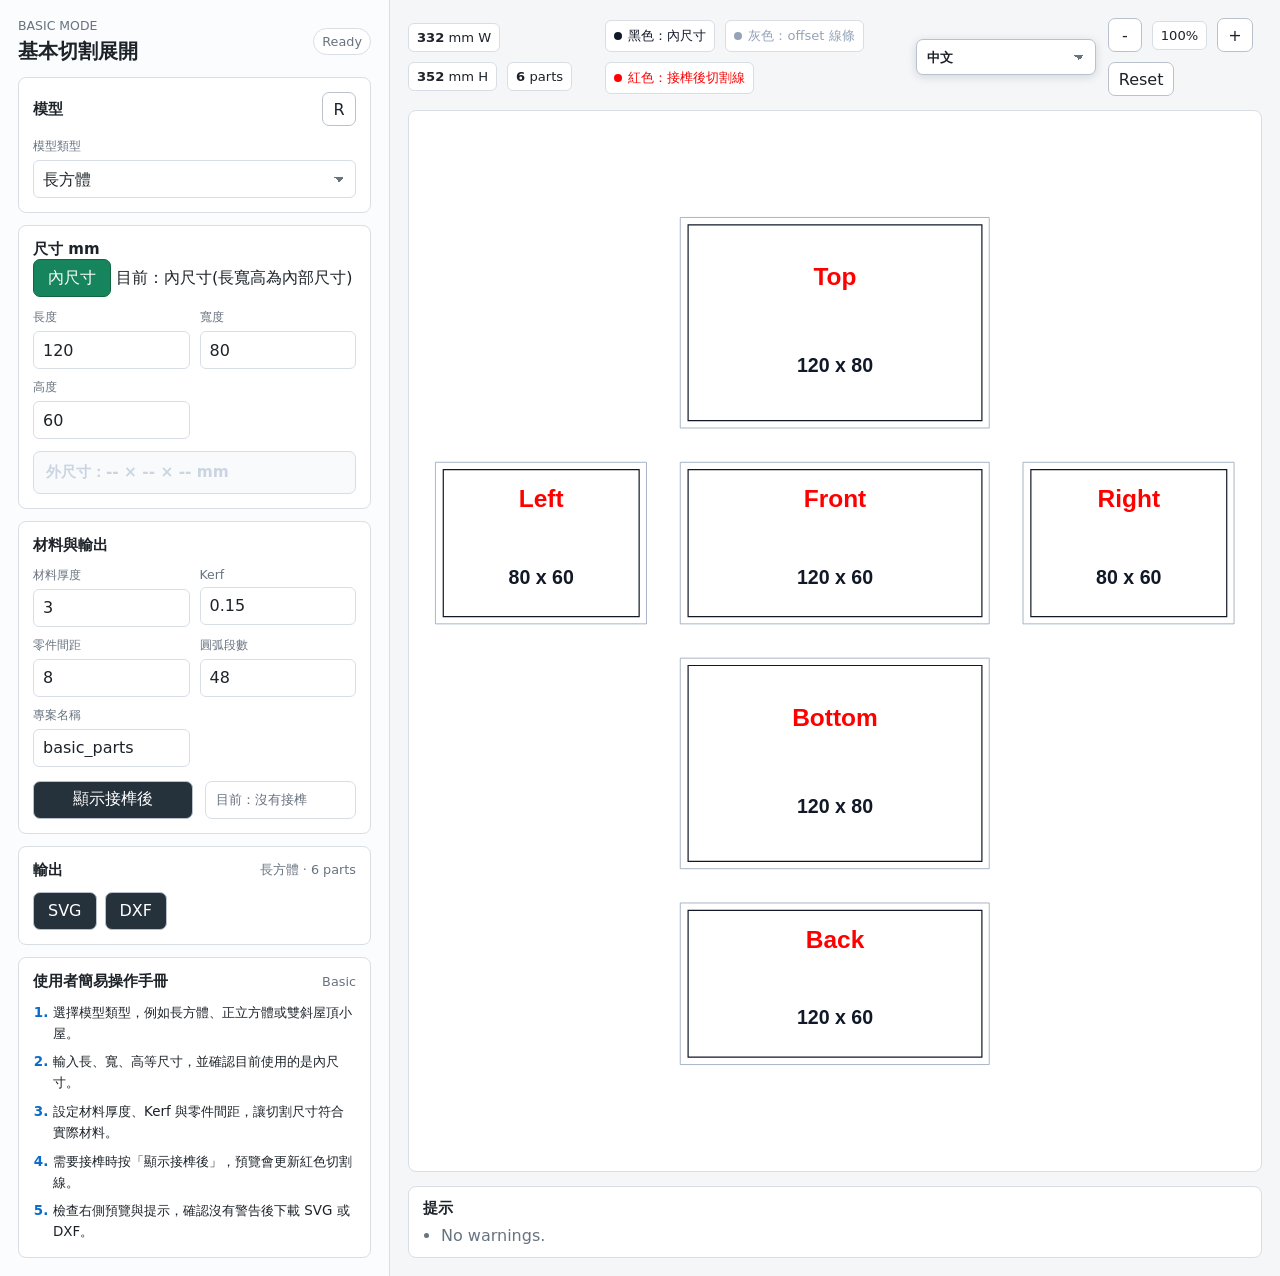
==== basic/index.html @ 4a2d60d8 "Add house joinery validation" ====
﻿<!doctype html>
<html lang="zh-Hant" class="notranslate" translate="no">
  <head>
    <meta charset="utf-8">
    <meta name="google" content="notranslate">
    <meta name="viewport" content="width=device-width, initial-scale=1">
    <title>3D to 2D Basic</title>
    <link rel="stylesheet" href="styles.css?v=20260627-manual">
    <link rel="stylesheet" href="../i18n.css?v=20260628-10">
  </head>
  <body>
    <main class="shell">
      <aside class="controls" aria-label="Basic 2D layout controls">
        <header class="brand">
          <div>
            <p class="eyebrow">Basic mode</p>
            <h1>基本切割展開</h1>
          </div>
          <span class="status-pill" id="statusPill">Ready</span>
        </header>

        <section class="panel" aria-labelledby="modelTitle">
          <div class="section-head">
            <h2 id="modelTitle">模型</h2>
            <button class="icon-button" type="button" id="resetButton" title="Reset parameters" aria-label="Reset parameters">R</button>
          </div>

          <label class="full-field">
            <span>模型類型</span>
            <select id="modelType">
              <option value="cuboid">長方體</option>
              <option value="cube">正立方體</option>
              <option value="gable_house">雙斜屋頂小屋</option>
            </select>
          </label>
        </section>

        <section class="panel" aria-labelledby="sizeTitle">
          <div class="section-head">
            <h2 id="sizeTitle">尺寸 mm</h2>
          </div>

          <div class="dimension-mode-row" aria-label="尺寸基準">
            <button id="innerDimensionButton" class="mode-button" type="button" aria-pressed="true">內尺寸</button>
            <span id="dimensionModeStatus">目前：內尺寸(長寬高為內部尺寸)</span>
          </div>

          <input id="dimensionMode" type="hidden" value="inner">

          <div class="field-grid">
            <label>
              <span>長度</span>
              <input id="length" type="number" min="1" step="1" value="120">
            </label>
            <label>
              <span>寬度</span>
              <input id="width" type="number" min="1" step="1" value="80">
            </label>
            <label>
              <span>高度</span>
              <input id="height" type="number" min="1" step="1" value="60">
            </label>
            <label data-field="house" hidden>
              <span>牆高</span>
              <input id="wallHeight" type="number" min="1" step="1" value="55">
            </label>
            <label data-field="house" hidden>
              <span>屋頂高</span>
              <input id="roofHeight" type="number" min="1" step="1" value="35">
            </label>
          </div>

          <div class="outer-dimension-box" aria-live="polite">
            <span id="outerDimensionStatus">外尺寸：-- × -- × -- mm</span>
          </div>
        </section>

        <section class="panel" aria-labelledby="materialTitle">
          <div class="section-head">
            <h2 id="materialTitle">材料與輸出</h2>
          </div>

          <div class="field-grid">
            <label>
              <span>材料厚度</span>
              <input id="materialThickness" type="number" min="0.1" step="0.1" value="3">
            </label>
            <label>
              <span>Kerf</span>
              <input id="kerfWidth" type="number" min="0" step="0.01" value="0.15">
            </label>
            <label>
              <span>零件間距</span>
              <input id="partGap" type="number" min="0" step="1" value="8">
            </label>
            <label>
              <span>圓弧段數</span>
              <input id="segments" type="number" min="8" step="1" value="48">
            </label>
            <label>
              <span>專案名稱</span>
              <input id="projectName" type="text" value="basic_parts" maxlength="40">
            </label>
          </div>

          <input id="tabWidth" type="hidden" value="10">
          <input id="tabDepth" type="hidden" value="3">
          <input id="tabSpacing" type="hidden" value="8">
          <input id="joineryToggle" type="checkbox" hidden>
          <div class="toggle-row joinery-mode-row">
            <button id="joineryModeButton" class="mode-button" type="button" aria-pressed="false">
              顯示接榫後
            </button>
            <span id="joineryModeStatus">目前：沒有接榫</span>
          </div>
        </section>

        <section class="panel" aria-labelledby="downloadsTitle">
          <div class="section-head">
            <h2 id="downloadsTitle">輸出<span class="red-only-note">(限紅線)</span></h2>
            <span id="summaryText">Ready</span>
          </div>
          <div class="actions">
            <button id="downloadSvg" type="button" title="Download SVG" aria-label="Download SVG">SVG</button>
            <button id="downloadDxf" type="button" title="Download DXF" aria-label="Download DXF">DXF</button>
          </div>
        </section>

        <section class="panel manual-panel" aria-labelledby="manualTitle">
          <div class="section-head">
            <h2 id="manualTitle">使用者簡易操作手冊</h2>
            <span>Basic</span>
          </div>
          <ol class="manual-list">
            <li>選擇模型類型，例如長方體、正立方體或雙斜屋頂小屋。</li>
            <li>輸入長、寬、高等尺寸，並確認目前使用的是內尺寸。</li>
            <li>設定材料厚度、Kerf 與零件間距，讓切割尺寸符合實際材料。</li>
            <li>需要接榫時按「顯示接榫後」，預覽會更新紅色切割線。</li>
            <li>檢查右側預覽與提示，確認沒有警告後下載 SVG 或 DXF。</li>
          </ol>
        </section>
      </aside>

      <section class="workspace" aria-label="2D output preview">
        <div class="toolbar">
          <div class="metric-strip">
            <span><strong id="widthMetric">0</strong> mm W</span>
            <span><strong id="heightMetric">0</strong> mm H</span>
            <span><strong id="pathMetric">0</strong> parts</span>
          </div>
          <div class="legend" aria-label="Layer legend">
            <span class="dimension">黑色：內尺寸</span>
            <span class="offset">灰色：offset 線條</span>
            <span class="cut">紅色：接榫後切割線</span>
          </div>
          <div class="zoom-controls" aria-label="Preview zoom controls">
            <button id="zoomOutButton" type="button" title="Zoom out" aria-label="Zoom out">-</button>
            <span id="zoomLevel">100%</span>
            <button id="zoomInButton" type="button" title="Zoom in" aria-label="Zoom in">+</button>
            <button id="zoomResetButton" type="button" title="Reset zoom" aria-label="Reset zoom">Reset</button>
          </div>
        </div>

        <div class="preview-frame">
          <svg id="previewSvg" role="img" aria-label="Generated 2D laser preview"></svg>
        </div>

        <div class="warnings" aria-live="polite">
          <h2>提示</h2>
          <ul id="warningList">
            <li>No warnings.</li>
          </ul>
        </div>
      </section>
    </main>

    <script src="app.js?v=20260628-house-joinery-validation"></script>
    <script src="../i18n.js?v=20260628-13"></script>
  </body>
</html>
---- basic/styles.css ----
:root {
  color-scheme: light;
  --ink: #1d2329;
  --muted: #687380;
  --line: #d9dee5;
  --panel: #ffffff;
  --canvas: #f4f6f8;
  --cut: #ff0000;
  --score: #2468d8;
  --engrave: #2f343a;
  --joinery: #16855e;
  --focus: #0b6bcb;
  --soft: #eef4fb;
}

* {
  box-sizing: border-box;
}

body {
  margin: 0;
  min-height: 100vh;
  color: var(--ink);
  background: var(--canvas);
  font-family: "Segoe UI", system-ui, -apple-system, BlinkMacSystemFont, sans-serif;
}

button,
input,
select {
  font: inherit;
}

.shell {
  min-height: 100vh;
  display: grid;
  grid-template-columns: minmax(320px, 390px) 1fr;
}

.controls {
  display: flex;
  flex-direction: column;
  gap: 12px;
  padding: 18px;
  border-right: 1px solid var(--line);
  background: #fbfcfd;
  overflow-y: auto;
}

.brand,
.section-head,
.toolbar,
.metric-strip,
.legend,
.actions,
.control-row,
.toggle-row {
  display: flex;
  align-items: center;
}

.brand,
.section-head,
.toolbar {
  justify-content: space-between;
  gap: 12px;
}

.eyebrow {
  margin: 0 0 4px;
  color: var(--muted);
  font-size: 0.78rem;
  text-transform: uppercase;
}

h1,
h2,
p {
  margin: 0;
}

h1 {
  font-size: 1.28rem;
  font-weight: 720;
}

h2 {
  font-size: 0.94rem;
  font-weight: 680;
}

.red-only-note {
  color: var(--cut);
  font-weight: 800;
  margin-left: 4px;
}

.section-head .red-only-note {
  color: var(--cut);
  font-weight: 800;
}

.status-pill,
.section-head span,
.summaryText {
  color: var(--muted);
  font-size: 0.8rem;
}

.status-pill {
  padding: 5px 8px;
  border: 1px solid var(--line);
  border-radius: 999px;
  background: var(--panel);
}

.panel {
  border: 1px solid var(--line);
  border-radius: 8px;
  background: var(--panel);
  padding: 14px;
}

.field-grid {
  display: grid;
  grid-template-columns: 1fr 1fr;
  gap: 10px;
  margin-top: 12px;
}

label span,
.control-row > span {
  display: block;
  margin-bottom: 5px;
  color: var(--muted);
  font-size: 0.78rem;
}

input[type="number"],
input[type="text"],
select {
  width: 100%;
  min-height: 38px;
  border: 1px solid var(--line);
  border-radius: 6px;
  padding: 8px 9px;
  color: var(--ink);
  background: #ffffff;
}

select {
  appearance: none;
  background:
    linear-gradient(45deg, transparent 50%, var(--muted) 50%),
    linear-gradient(135deg, var(--muted) 50%, transparent 50%),
    #ffffff;
  background-position:
    calc(100% - 16px) 16px,
    calc(100% - 11px) 16px,
    100% 0;
  background-repeat: no-repeat;
  background-size: 5px 5px, 5px 5px, 2.5rem 100%;
  padding-right: 42px;
}

.full-field {
  display: block;
  margin-top: 12px;
}

[hidden] {
  display: none !important;
}

input:focus-visible,
button:focus-visible,
select:focus-visible {
  outline: 2px solid var(--focus);
  outline-offset: 2px;
}

.control-row {
  justify-content: space-between;
  align-items: flex-start;
  gap: 10px;
  margin-top: 14px;
}

.segmented {
  display: grid;
  grid-template-columns: repeat(3, minmax(0, 1fr));
  border: 1px solid var(--line);
  border-radius: 7px;
  overflow: hidden;
}

.segmented label {
  display: block;
}

.segmented input {
  position: absolute;
  opacity: 0;
}

.segmented span {
  display: grid;
  min-height: 34px;
  place-items: center;
  margin: 0;
  padding: 0 9px;
  color: var(--ink);
  font-size: 0.78rem;
  background: #ffffff;
  border-left: 1px solid var(--line);
  cursor: pointer;
}

.segmented label:first-child span {
  border-left: 0;
}

.segmented input:checked + span {
  color: #ffffff;
  background: var(--focus);
}

.toggle-row {
  justify-content: space-between;
  gap: 12px;
  margin-top: 14px;
}

.toggle-row label {
  flex: 1;
  display: flex;
  align-items: center;
  gap: 8px;
  padding: 9px;
  border: 1px solid var(--line);
  border-radius: 7px;
}

.toggle-row span {
  margin: 0;
  color: var(--ink);
}

.joinery-mode-row {
  align-items: stretch;
}

.joinery-mode-row > span {
  flex: 1;
  display: grid;
  min-height: 38px;
  place-items: center start;
  padding: 0 10px;
  border: 1px solid var(--line);
  border-radius: 7px;
  background: #ffffff;
  color: var(--muted);
  font-size: 0.82rem;
}

.outer-dimension-box {
  margin-top: 12px;
  padding: 10px 12px;
  border: 1px solid #d7dee6;
  border-radius: 7px;
  background: #f8fafc;
  color: #cbd5e1;
  font-size: 0.96rem;
  font-weight: 600;
  line-height: 1.35;
}

.mode-button {
  flex: 1;
  min-width: 0;
}

.mode-button[aria-pressed="true"] {
  border-color: #12663f;
  background: var(--joinery);
}

.actions {
  gap: 8px;
  margin-top: 12px;
}

button {
  min-height: 38px;
  border: 1px solid #b9c2cc;
  border-radius: 7px;
  padding: 0 14px;
  color: #ffffff;
  background: #25313b;
  cursor: pointer;
}

button:disabled {
  color: #8b96a3;
  background: #edf0f3;
  cursor: not-allowed;
}

.icon-button {
  inline-size: 34px;
  min-height: 34px;
  padding: 0;
  color: var(--ink);
  background: #ffffff;
}

.workspace {
  display: grid;
  grid-template-rows: auto minmax(360px, 1fr) auto;
  gap: 14px;
  padding: 18px;
  min-width: 0;
}

.toolbar {
  min-height: 44px;
}

.metric-strip,
.legend,
.zoom-controls {
  gap: 10px;
  flex-wrap: wrap;
}

.metric-strip span,
.legend span,
.zoom-controls span {
  padding: 6px 8px;
  border: 1px solid var(--line);
  border-radius: 6px;
  background: #ffffff;
  font-size: 0.82rem;
}

.zoom-controls {
  display: flex;
  align-items: center;
  margin-left: auto;
}

.zoom-controls button {
  min-width: 34px;
  min-height: 34px;
  padding: 0 10px;
  color: var(--ink);
  background: #ffffff;
}

.legend span::before {
  content: "";
  display: inline-block;
  inline-size: 8px;
  block-size: 8px;
  margin-right: 6px;
  border-radius: 50%;
  background: currentColor;
}

.legend .cut {
  color: var(--cut);
}

.legend .offset {
  color: #94a3b8;
}

.legend .dimension {
  color: #111827;
}

.legend .score {
  color: var(--score);
}

.legend .engrave {
  color: var(--engrave);
}

.legend .joinery {
  color: var(--joinery);
}

.preview-frame {
  position: relative;
  display: grid;
  place-items: center;
  min-height: 420px;
  overflow: hidden;
  border: 1px solid var(--line);
  border-radius: 8px;
  background: #ffffff;
}

#previewSvg {
  width: 100%;
  height: 100%;
  min-height: 420px;
  display: block;
}

.warnings {
  border: 1px solid var(--line);
  border-radius: 8px;
  background: var(--panel);
  padding: 12px 14px;
}

.warnings ul {
  margin: 8px 0 0;
  padding-left: 18px;
  color: var(--muted);
}

.manual-list {
  display: grid;
  gap: 8px;
  margin: 12px 0 0;
  padding-left: 20px;
  color: var(--ink);
  font-size: 0.84rem;
  line-height: 1.55;
}

.manual-list li::marker {
  color: var(--focus);
  font-weight: 800;
}

@media (max-width: 860px) {
  .shell {
    grid-template-columns: 1fr;
  }

  .controls {
    border-right: 0;
    border-bottom: 1px solid var(--line);
  }

  .workspace {
    min-height: 620px;
  }
}

@media (max-width: 520px) {
  .field-grid,
  .segmented {
    grid-template-columns: 1fr;
  }

  .control-row,
  .toggle-row,
  .toolbar {
    align-items: stretch;
    flex-direction: column;
  }
}
---- i18n.css ----
.language-switcher {
  flex: 0 0 auto;
  z-index: 1000;
}

body > .language-switcher {
  position: fixed;
  top: 86px;
  right: 24px;
  display: flex;
  justify-content: flex-end;
  padding: 0;
}

.language-switcher label {
  display: block;
}

.language-switcher span {
  position: absolute;
  inline-size: 1px;
  block-size: 1px;
  overflow: hidden;
  clip: rect(0 0 0 0);
  white-space: nowrap;
}

.language-switcher select {
  min-height: 36px;
  max-width: 210px;
  border: 1px solid #b9c2cc;
  border-radius: 7px;
  padding: 7px 34px 7px 10px;
  color: #1d2329;
  background:
    linear-gradient(45deg, transparent 50%, #687380 50%),
    linear-gradient(135deg, #687380 50%, transparent 50%),
    #ffffff;
  background-position:
    calc(100% - 16px) 15px,
    calc(100% - 11px) 15px,
    100% 0;
  background-repeat: no-repeat;
  background-size: 5px 5px, 5px 5px, 2.4rem 100%;
  box-shadow: 0 2px 10px rgba(15, 23, 42, 0.14);
  font: inherit;
  font-size: 0.82rem;
  font-weight: 700;
  appearance: none;
}

.toolbar .language-switcher {
  margin-left: 8px;
}

.toolbar .language-switcher select {
  min-width: 180px;
}

.brand .language-switcher {
  grid-column: 3;
  justify-self: end;
}

.brand .language-switcher select {
  min-width: 180px;
}

.language-switcher select:focus-visible {
  outline: 2px solid #0b6bcb;
  outline-offset: 2px;
}

@media (max-width: 760px) {
  body > .language-switcher {
    top: 12px;
    right: 12px;
  }
}
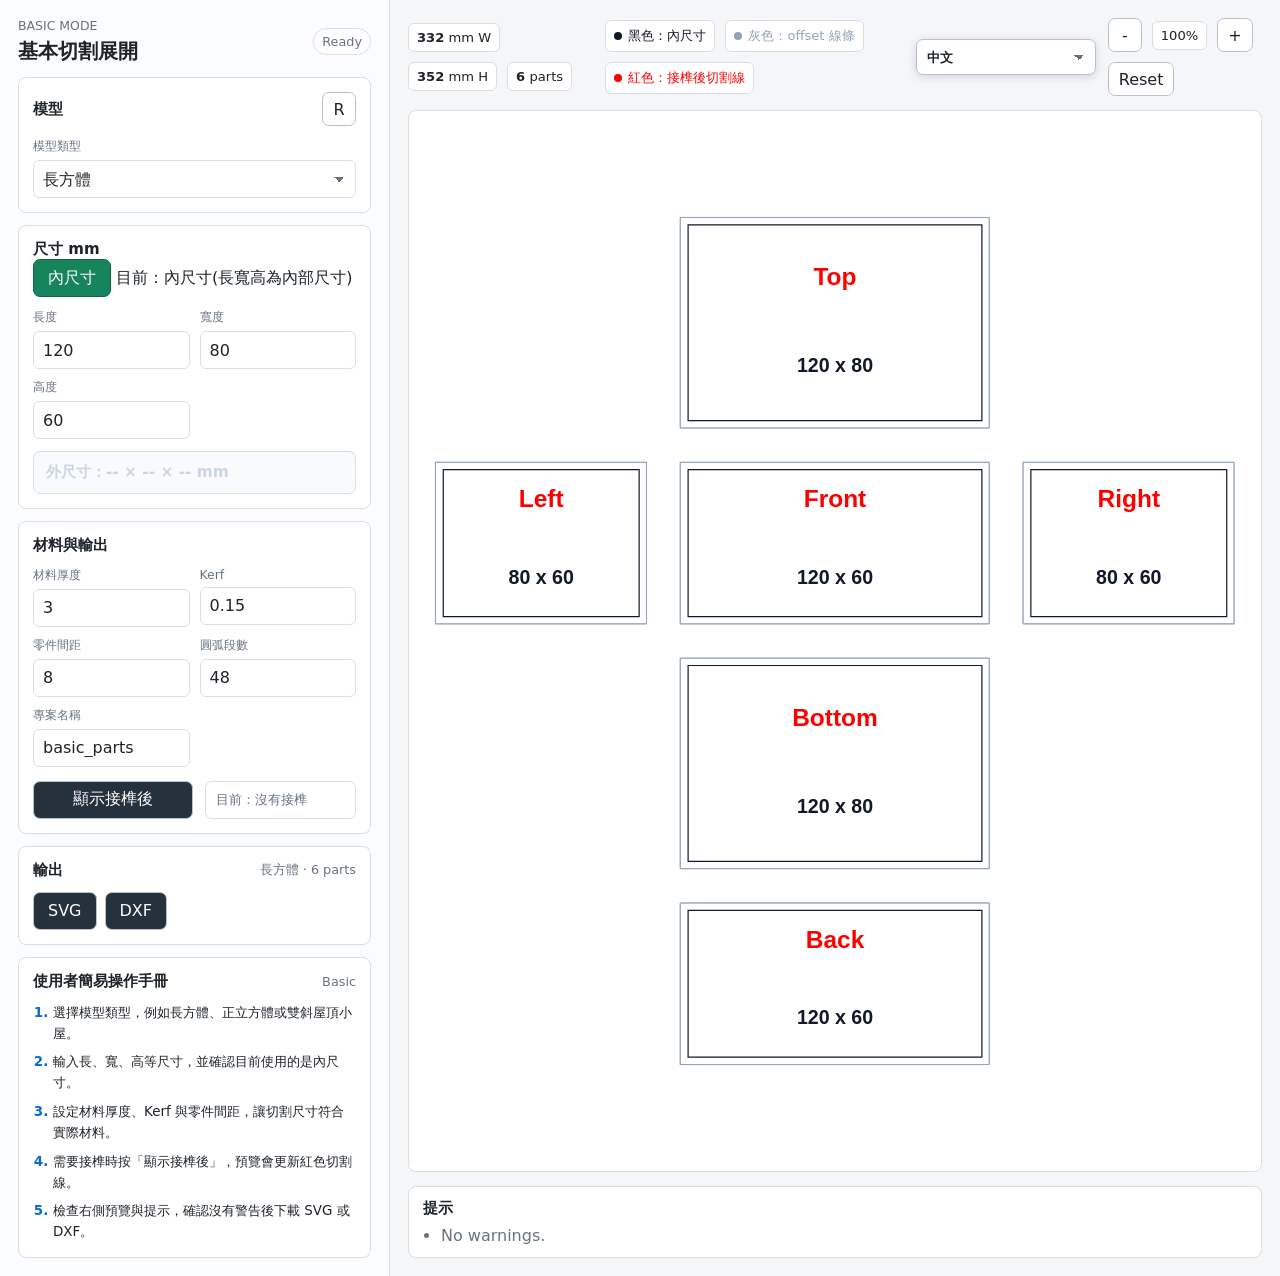
==== commit 96ca88ae: "Draw inner offset reference guides" ====
--- a/basic/index.html
+++ b/basic/index.html
@@ -174,7 +174,7 @@
       </section>
     </main>
 
-    <script src="app.js?v=20260628-house-joinery-validation"></script>
+    <script src="app.js?v=20260628-inner-offset-guides"></script>
     <script src="../i18n.js?v=20260628-13"></script>
   </body>
 </html>
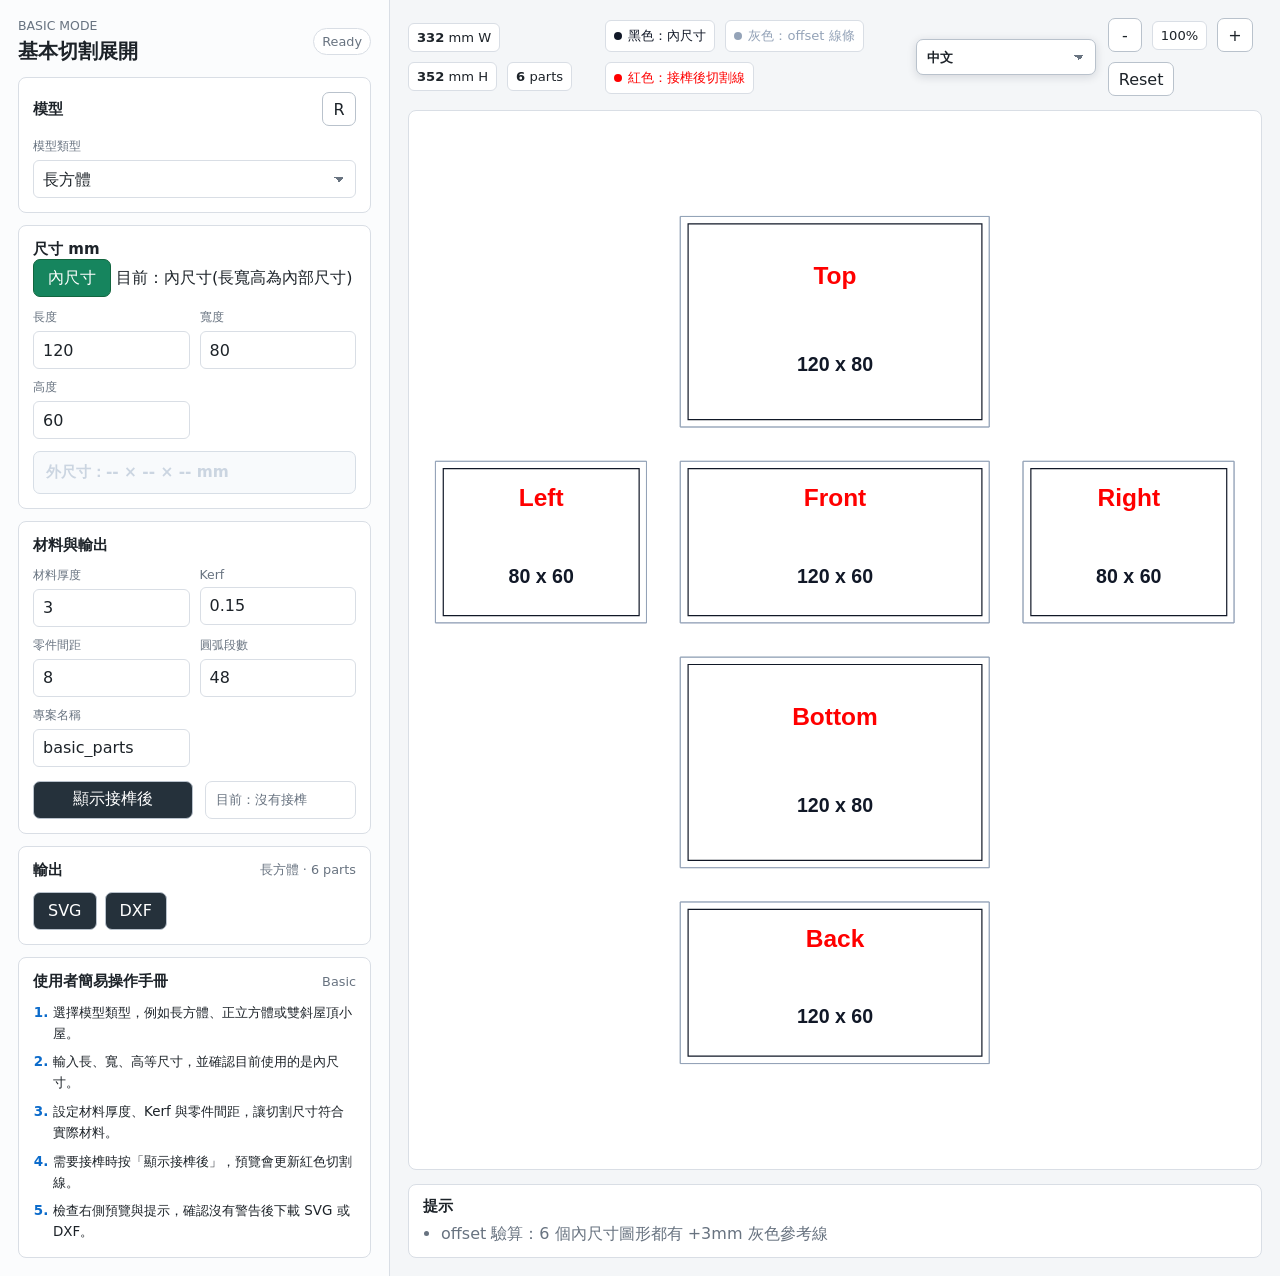
==== commit 5751b47e: "Add gable offset guide validation" ====
--- a/basic/index.html
+++ b/basic/index.html
@@ -174,7 +174,7 @@
       </section>
     </main>
 
-    <script src="app.js?v=20260628-inner-offset-guides"></script>
+    <script src="app.js?v=20260628-gable-offset-guides"></script>
     <script src="../i18n.js?v=20260628-13"></script>
   </body>
 </html>
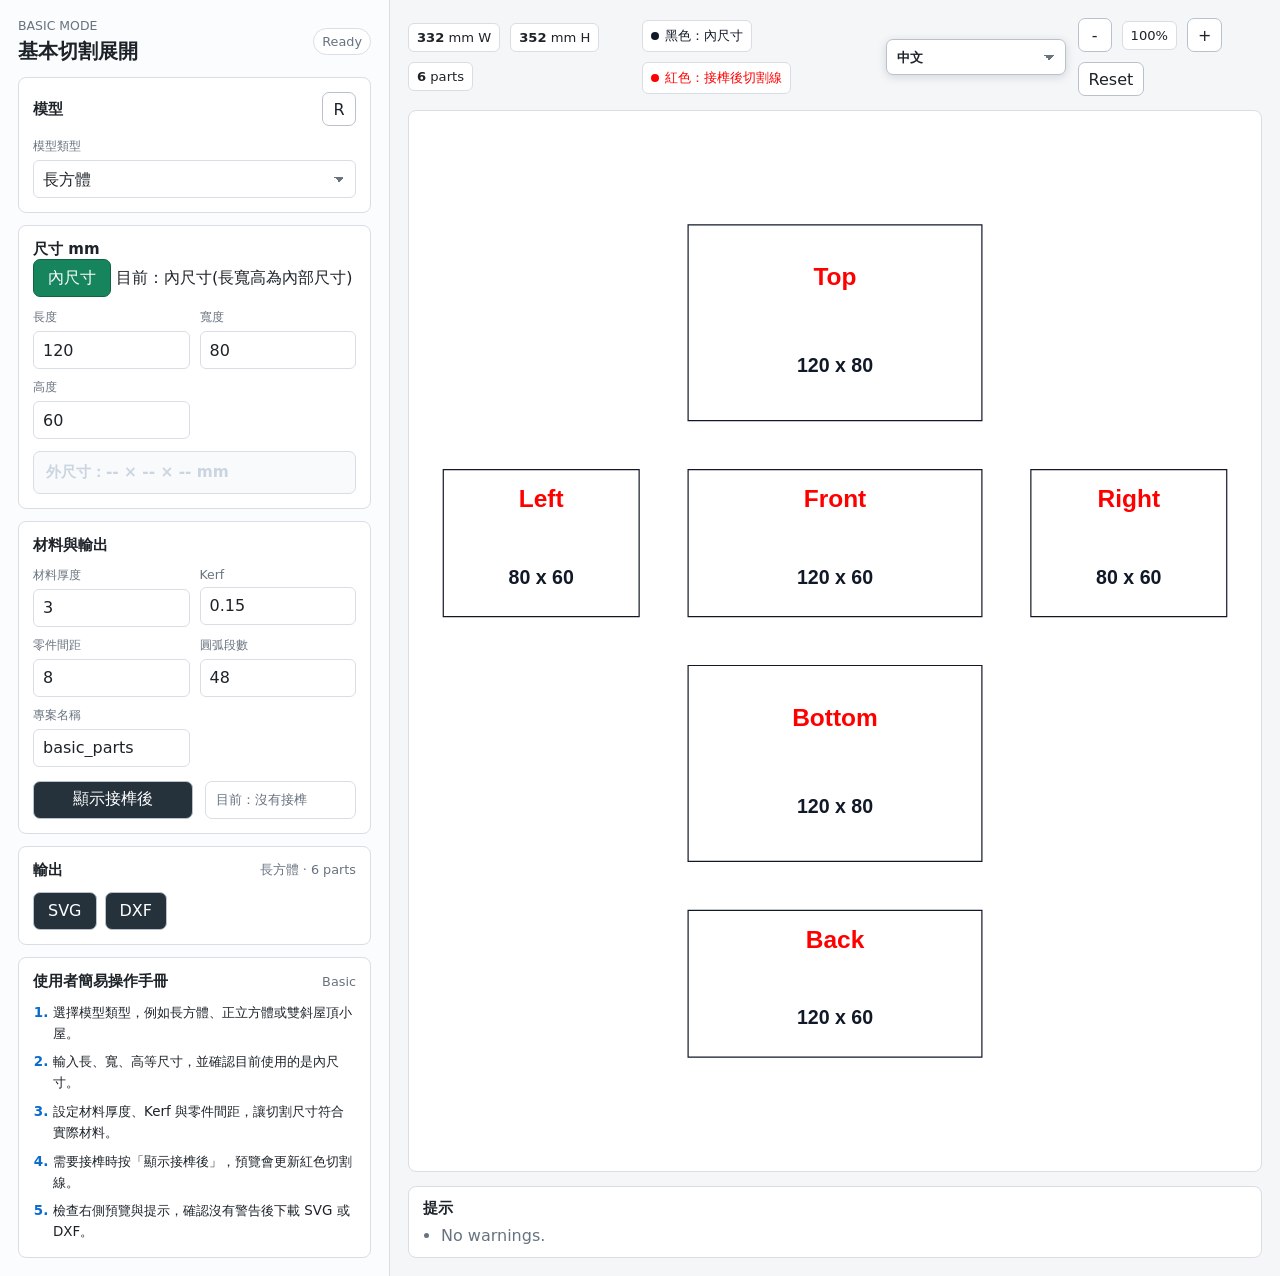
==== commit 49323b04: "Hide offset guides without joinery" ====
--- a/basic/index.html
+++ b/basic/index.html
@@ -174,7 +174,7 @@
       </section>
     </main>
 
-    <script src="app.js?v=20260628-gable-offset-guides"></script>
+    <script src="app.js?v=20260629-hide-offset-no-joinery"></script>
     <script src="../i18n.js?v=20260628-13"></script>
   </body>
 </html>
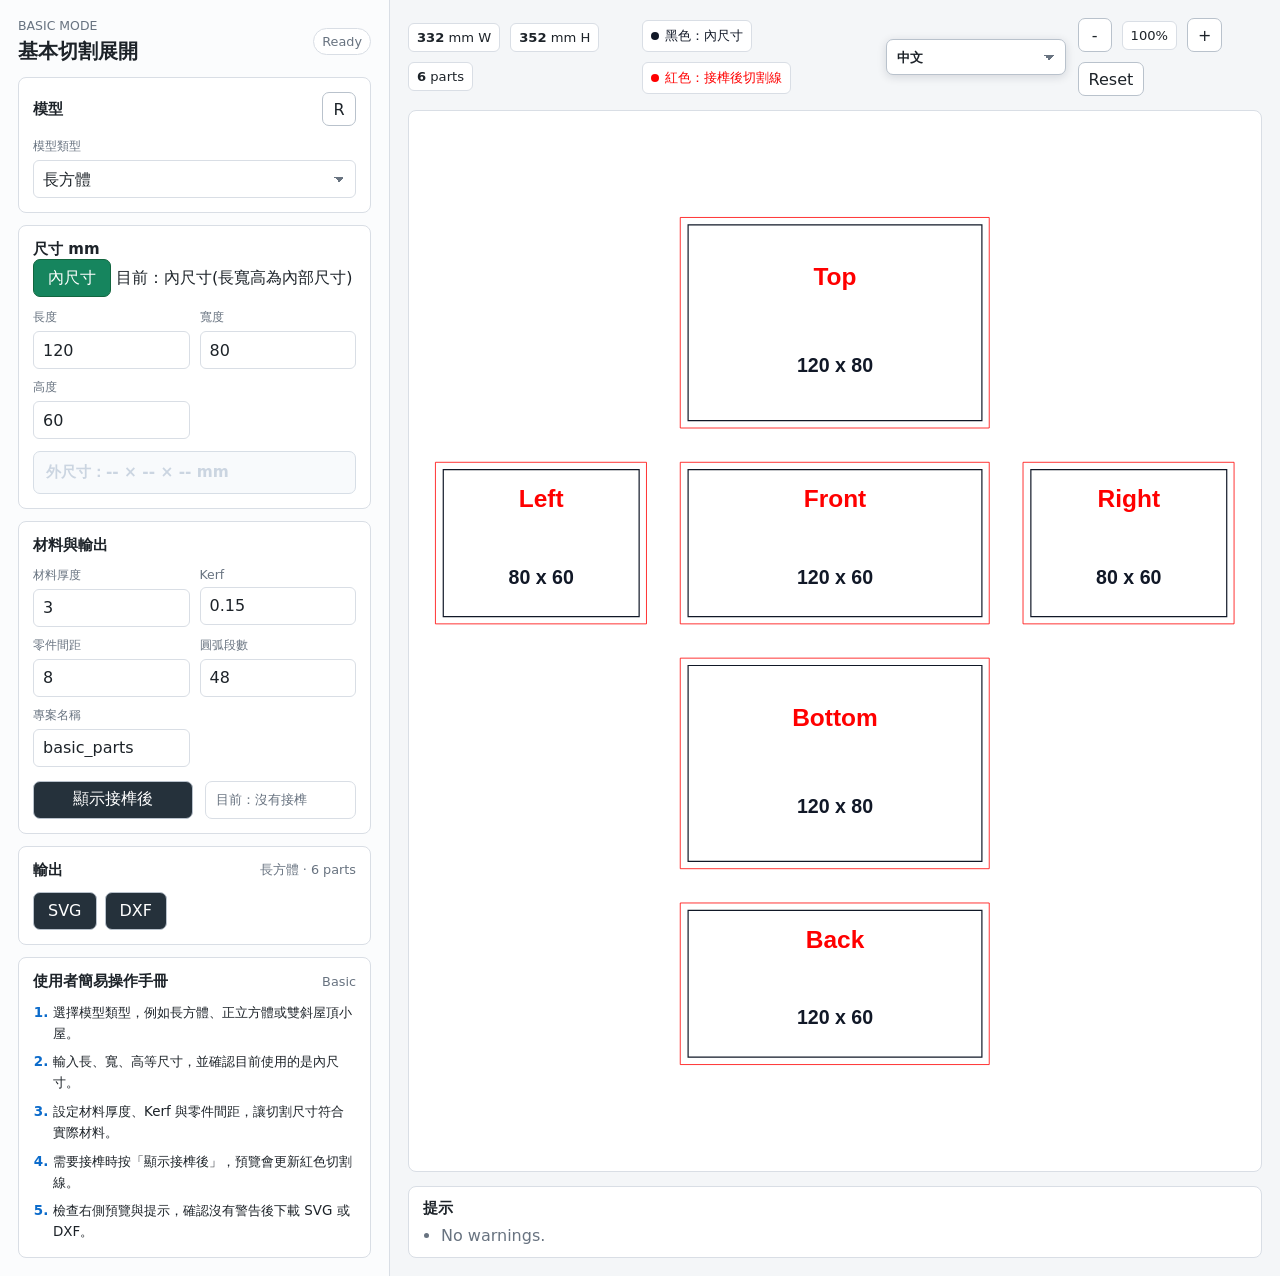
==== commit 65d09e62: "Show red outline without joinery" ====
--- a/basic/index.html
+++ b/basic/index.html
@@ -174,7 +174,7 @@
       </section>
     </main>
 
-    <script src="app.js?v=20260629-hide-offset-no-joinery"></script>
+    <script src="app.js?v=20260629-red-outline-no-joinery"></script>
     <script src="../i18n.js?v=20260628-13"></script>
   </body>
 </html>
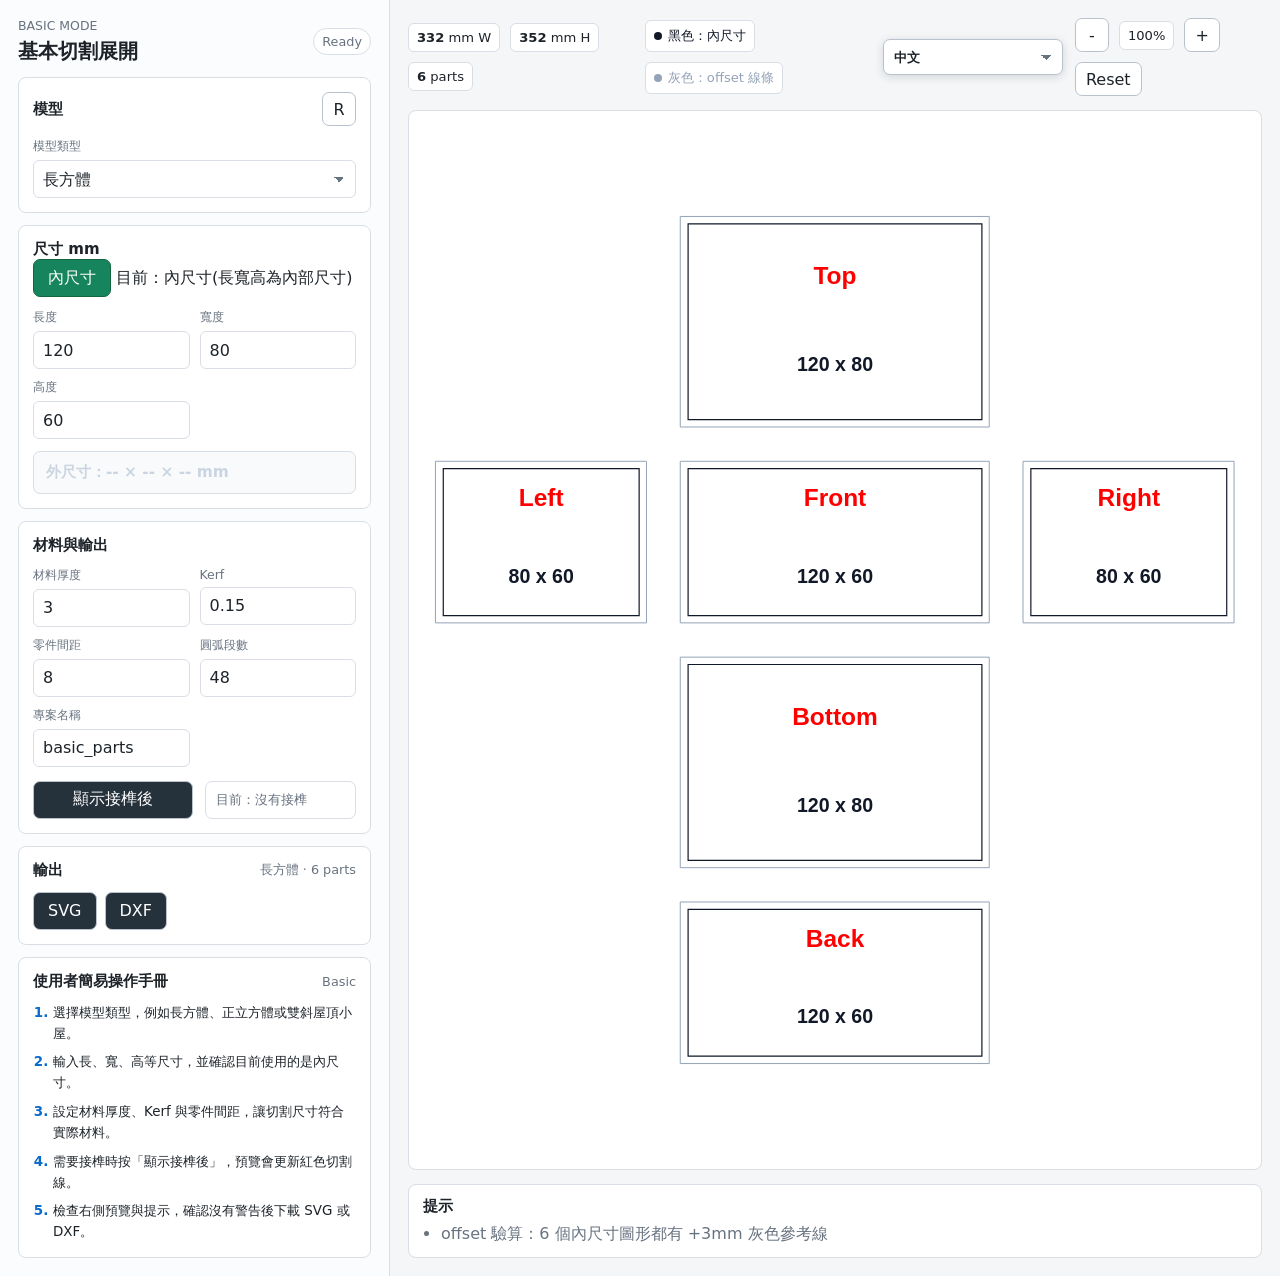
==== commit b9530b6b: "Toggle offset and red guide layers" ====
--- a/basic/index.html
+++ b/basic/index.html
@@ -174,7 +174,7 @@
       </section>
     </main>
 
-    <script src="app.js?v=20260629-red-outline-no-joinery"></script>
+    <script src="app.js?v=20260629-toggle-offset-red-lines"></script>
     <script src="../i18n.js?v=20260628-13"></script>
   </body>
 </html>
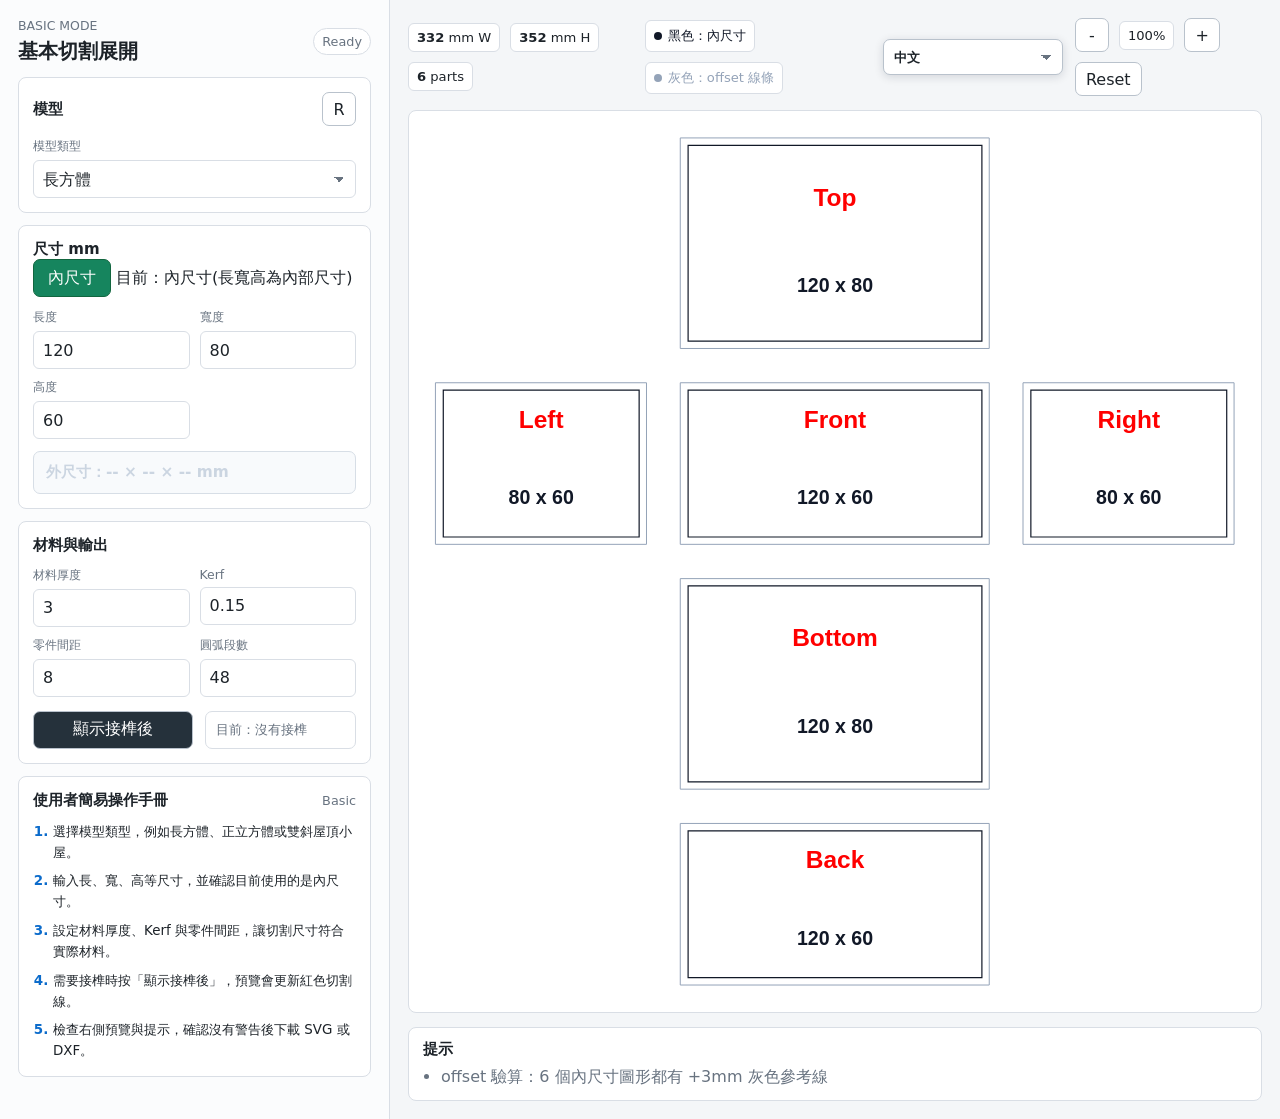
==== commit be582975: "Remove basic export controls" ====
--- a/basic/index.html
+++ b/basic/index.html
@@ -77,7 +77,7 @@
 
         <section class="panel" aria-labelledby="materialTitle">
           <div class="section-head">
-            <h2 id="materialTitle">材料與輸出</h2>
+            <h2 id="materialTitle">材料與預覽</h2>
           </div>
 
           <div class="field-grid">
@@ -97,10 +97,6 @@
               <span>圓弧段數</span>
               <input id="segments" type="number" min="8" step="1" value="48">
             </label>
-            <label>
-              <span>專案名稱</span>
-              <input id="projectName" type="text" value="basic_parts" maxlength="40">
-            </label>
           </div>
 
           <input id="tabWidth" type="hidden" value="10">
@@ -115,17 +111,6 @@
           </div>
         </section>
 
-        <section class="panel" aria-labelledby="downloadsTitle">
-          <div class="section-head">
-            <h2 id="downloadsTitle">輸出<span class="red-only-note">(限紅線)</span></h2>
-            <span id="summaryText">Ready</span>
-          </div>
-          <div class="actions">
-            <button id="downloadSvg" type="button" title="Download SVG" aria-label="Download SVG">SVG</button>
-            <button id="downloadDxf" type="button" title="Download DXF" aria-label="Download DXF">DXF</button>
-          </div>
-        </section>
-
         <section class="panel manual-panel" aria-labelledby="manualTitle">
           <div class="section-head">
             <h2 id="manualTitle">使用者簡易操作手冊</h2>
@@ -136,7 +121,7 @@
             <li>輸入長、寬、高等尺寸，並確認目前使用的是內尺寸。</li>
             <li>設定材料厚度、Kerf 與零件間距，讓切割尺寸符合實際材料。</li>
             <li>需要接榫時按「顯示接榫後」，預覽會更新紅色切割線。</li>
-            <li>檢查右側預覽與提示，確認沒有警告後下載 SVG 或 DXF。</li>
+            <li>檢查右側預覽與提示，確認黑色內尺寸、灰色 offset 與紅色切割線狀態。</li>
           </ol>
         </section>
       </aside>
--- a/basic/styles.css
+++ b/basic/styles.css
@@ -89,20 +89,8 @@
   font-weight: 680;
 }
 
-.red-only-note {
-  color: var(--cut);
-  font-weight: 800;
-  margin-left: 4px;
-}
-
-.section-head .red-only-note {
-  color: var(--cut);
-  font-weight: 800;
-}
-
 .status-pill,
-.section-head span,
-.summaryText {
+.section-head span {
   color: var(--muted);
   font-size: 0.8rem;
 }
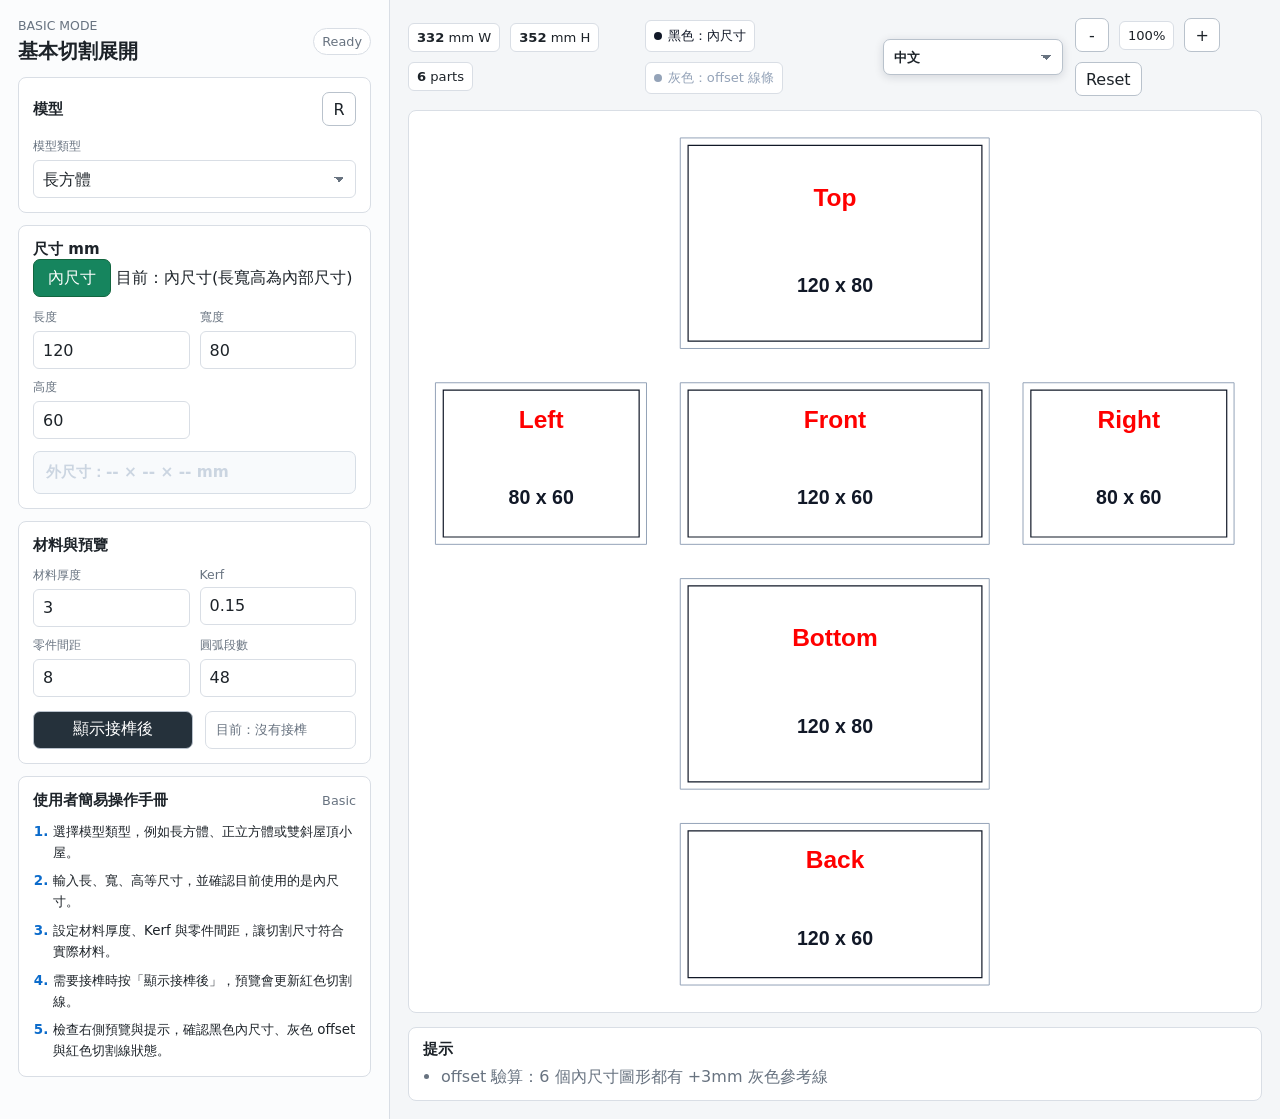
==== commit 1e97d5b8: "Update basic no-export translations" ====
--- a/basic/index.html
+++ b/basic/index.html
@@ -160,6 +160,6 @@
     </main>
 
     <script src="app.js?v=20260629-toggle-offset-red-lines"></script>
-    <script src="../i18n.js?v=20260628-13"></script>
+    <script src="../i18n.js?v=20260701-basic-no-export"></script>
   </body>
 </html>
